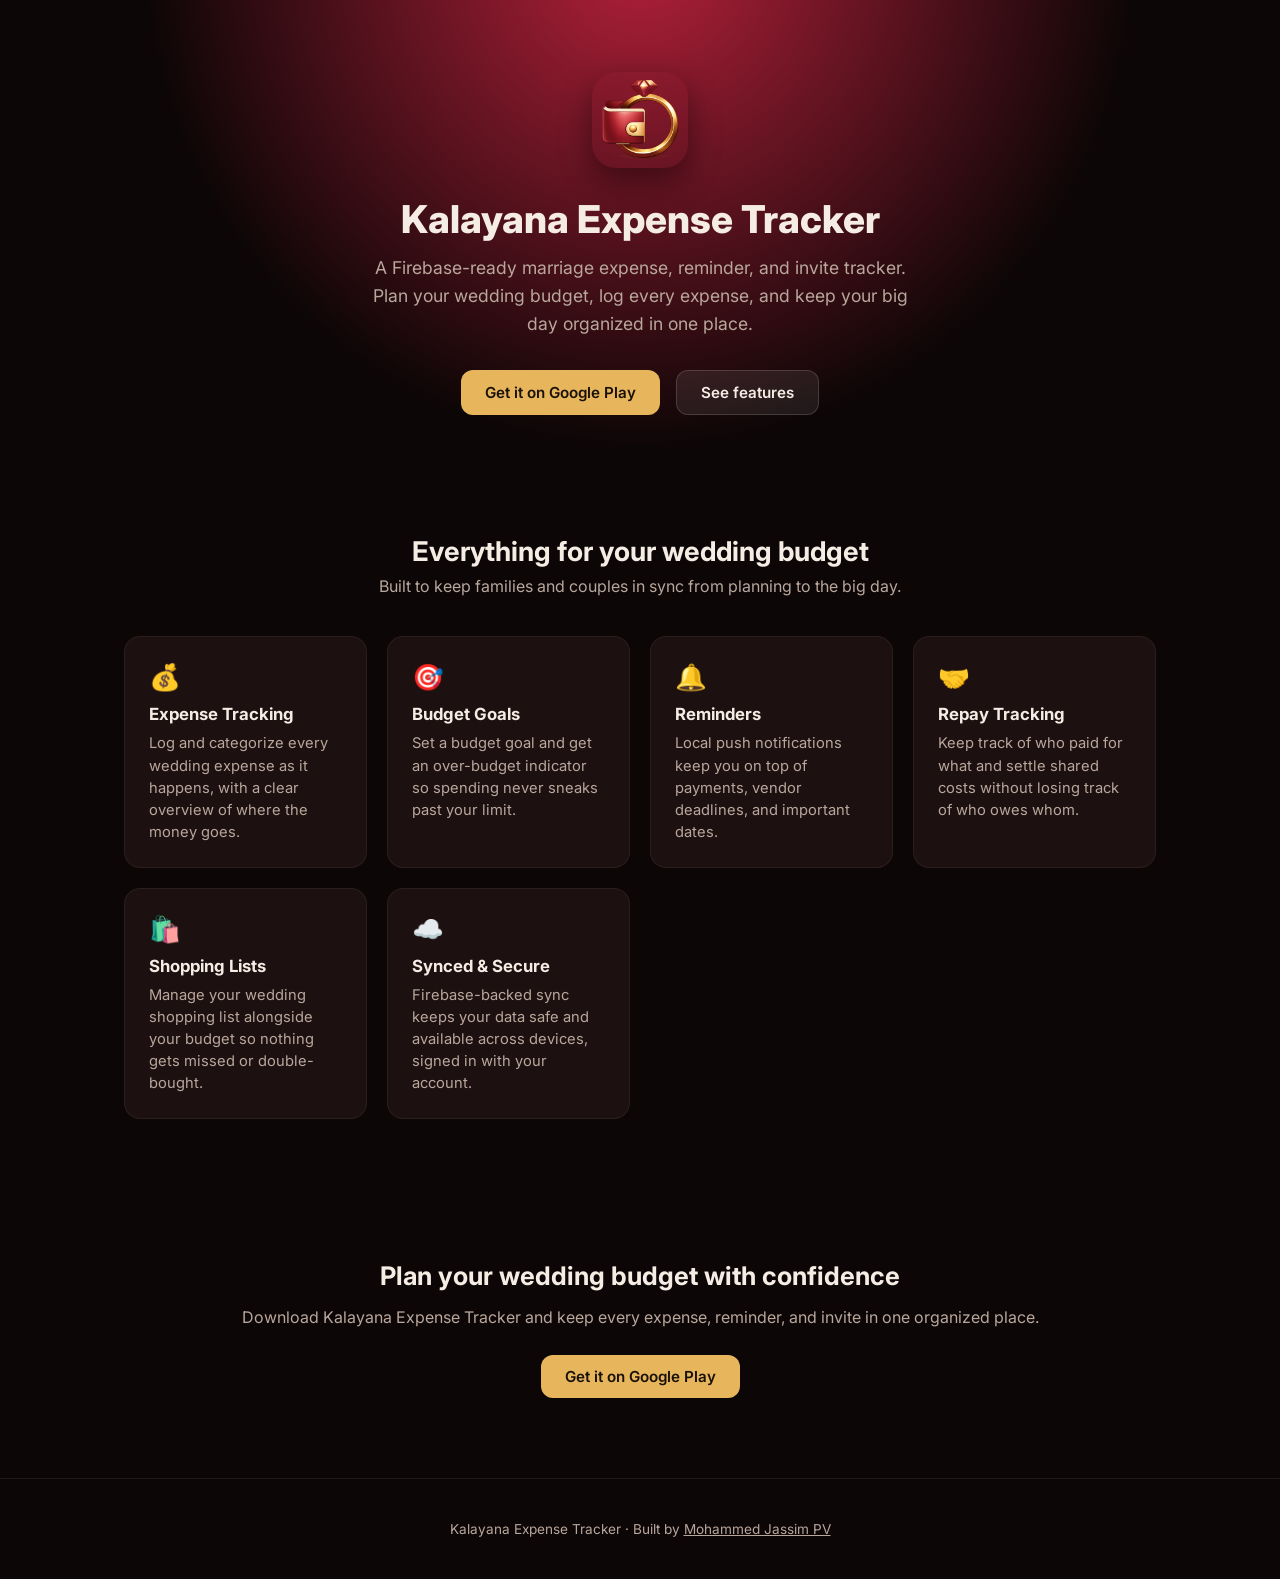
==== kalayana-expenses/index.html @ 9d84e304 "Add Kalayana Expense Tracker landing page" ====
<!DOCTYPE html>
<html lang="en">
<head>
<meta charset="utf-8">
<meta name="viewport" content="width=device-width, initial-scale=1">
<title>Kalayana Expense Tracker - Wedding Budget & Reminder App</title>
<meta name="description" content="Kalayana Expense Tracker is a Firebase-ready app to plan your wedding budget, track expenses, manage reminders, and keep your guest invites organized in one place.">
<meta property="og:title" content="Kalayana Expense Tracker">
<meta property="og:description" content="Plan your wedding budget, track every expense, and never miss a reminder with Kalayana Expense Tracker.">
<meta property="og:image" content="https://jassimpv.github.io/kalayana-expenses/images/logo.png">
<link rel="icon" href="images/logo.png">
<link href="https://fonts.googleapis.com/css2?family=Inter:wght@400;500;600;700;800&display=swap" rel="stylesheet">
<style>
  :root {
    --bg: #0c0606;
    --bg-alt: #160b0b;
    --card: #1d1010;
    --gold: #e7b65c;
    --maroon: #b3203a;
    --text: #f5ece4;
    --muted: #b9a79c;
  }
  * { box-sizing: border-box; }
  body {
    margin: 0;
    font-family: 'Inter', -apple-system, sans-serif;
    background: var(--bg);
    color: var(--text);
  }
  a { color: inherit; }
  .wrap { max-width: 1080px; margin: 0 auto; padding: 0 24px; }

  header.hero {
    background: radial-gradient(circle at 50% -10%, var(--maroon) 0%, var(--bg) 60%);
    text-align: center;
    padding: 72px 24px 64px;
  }
  .logo {
    width: 96px;
    height: 96px;
    border-radius: 24px;
    box-shadow: 0 12px 32px rgba(0,0,0,0.45);
    margin-bottom: 24px;
  }
  h1 {
    font-size: 2.4rem;
    font-weight: 800;
    margin: 0 0 12px;
  }
  .tagline {
    color: var(--muted);
    font-size: 1.1rem;
    max-width: 560px;
    margin: 0 auto 32px;
    line-height: 1.6;
  }
  .badge-row {
    display: flex;
    justify-content: center;
    gap: 16px;
    flex-wrap: wrap;
  }
  .btn {
    display: inline-flex;
    align-items: center;
    gap: 8px;
    padding: 12px 24px;
    border-radius: 12px;
    font-weight: 600;
    text-decoration: none;
    font-size: 0.95rem;
    transition: transform 0.15s ease, opacity 0.15s ease;
  }
  .btn:hover { transform: translateY(-2px); }
  .btn-primary {
    background: var(--gold);
    color: #1a1108;
  }
  .btn-secondary {
    background: rgba(255,255,255,0.08);
    color: var(--text);
    border: 1px solid rgba(255,255,255,0.15);
  }

  section.features {
    padding: 56px 24px;
  }
  .section-title {
    text-align: center;
    font-size: 1.7rem;
    font-weight: 700;
    margin-bottom: 8px;
  }
  .section-sub {
    text-align: center;
    color: var(--muted);
    margin-bottom: 40px;
  }
  .grid {
    display: grid;
    grid-template-columns: repeat(auto-fit, minmax(230px, 1fr));
    gap: 20px;
  }
  .card {
    background: var(--card);
    border: 1px solid rgba(255,255,255,0.06);
    border-radius: 16px;
    padding: 24px;
  }
  .card .icon {
    font-size: 1.6rem;
    margin-bottom: 12px;
    display: inline-block;
  }
  .card h3 {
    margin: 0 0 8px;
    font-size: 1.05rem;
  }
  .card p {
    margin: 0;
    color: var(--muted);
    font-size: 0.92rem;
    line-height: 1.5;
  }

  section.cta {
    text-align: center;
    padding: 64px 24px 80px;
  }
  section.cta h2 {
    font-size: 1.6rem;
    margin-bottom: 12px;
  }
  section.cta p {
    color: var(--muted);
    margin-bottom: 28px;
  }

  footer {
    border-top: 1px solid rgba(255,255,255,0.08);
    padding: 28px 24px;
    text-align: center;
    color: var(--muted);
    font-size: 0.85rem;
  }
  footer a { text-decoration: underline; }
</style>
</head>
<body>

<header class="hero">
  <div class="wrap">
    <img src="images/logo.png" alt="Kalayana Expense Tracker logo" class="logo">
    <h1>Kalayana Expense Tracker</h1>
    <p class="tagline">
      A Firebase-ready marriage expense, reminder, and invite tracker.
      Plan your wedding budget, log every expense, and keep your big day organized in one place.
    </p>
    <div class="badge-row">
      <a class="btn btn-primary" href="https://play.google.com/store/apps/details?id=com.fueltech.kalyana_tracker">Get it on Google Play</a>
      <a class="btn btn-secondary" href="#features">See features</a>
    </div>
  </div>
</header>

<section class="features" id="features">
  <div class="wrap">
    <div class="section-title">Everything for your wedding budget</div>
    <div class="section-sub">Built to keep families and couples in sync from planning to the big day.</div>
    <div class="grid">
      <div class="card">
        <span class="icon">💰</span>
        <h3>Expense Tracking</h3>
        <p>Log and categorize every wedding expense as it happens, with a clear overview of where the money goes.</p>
      </div>
      <div class="card">
        <span class="icon">🎯</span>
        <h3>Budget Goals</h3>
        <p>Set a budget goal and get an over-budget indicator so spending never sneaks past your limit.</p>
      </div>
      <div class="card">
        <span class="icon">🔔</span>
        <h3>Reminders</h3>
        <p>Local push notifications keep you on top of payments, vendor deadlines, and important dates.</p>
      </div>
      <div class="card">
        <span class="icon">🤝</span>
        <h3>Repay Tracking</h3>
        <p>Keep track of who paid for what and settle shared costs without losing track of who owes whom.</p>
      </div>
      <div class="card">
        <span class="icon">🛍️</span>
        <h3>Shopping Lists</h3>
        <p>Manage your wedding shopping list alongside your budget so nothing gets missed or double-bought.</p>
      </div>
      <div class="card">
        <span class="icon">☁️</span>
        <h3>Synced & Secure</h3>
        <p>Firebase-backed sync keeps your data safe and available across devices, signed in with your account.</p>
      </div>
    </div>
  </div>
</section>

<section class="cta">
  <div class="wrap">
    <h2>Plan your wedding budget with confidence</h2>
    <p>Download Kalayana Expense Tracker and keep every expense, reminder, and invite in one organized place.</p>
    <a class="btn btn-primary" href="https://play.google.com/store/apps/details?id=com.fueltech.kalyana_tracker">Get it on Google Play</a>
  </div>
</section>

<footer>
  <div class="wrap">
    <p>Kalayana Expense Tracker &middot; Built by <a href="https://jassimpv.github.io">Mohammed Jassim PV</a></p>
  </div>
</footer>

</body>
</html>
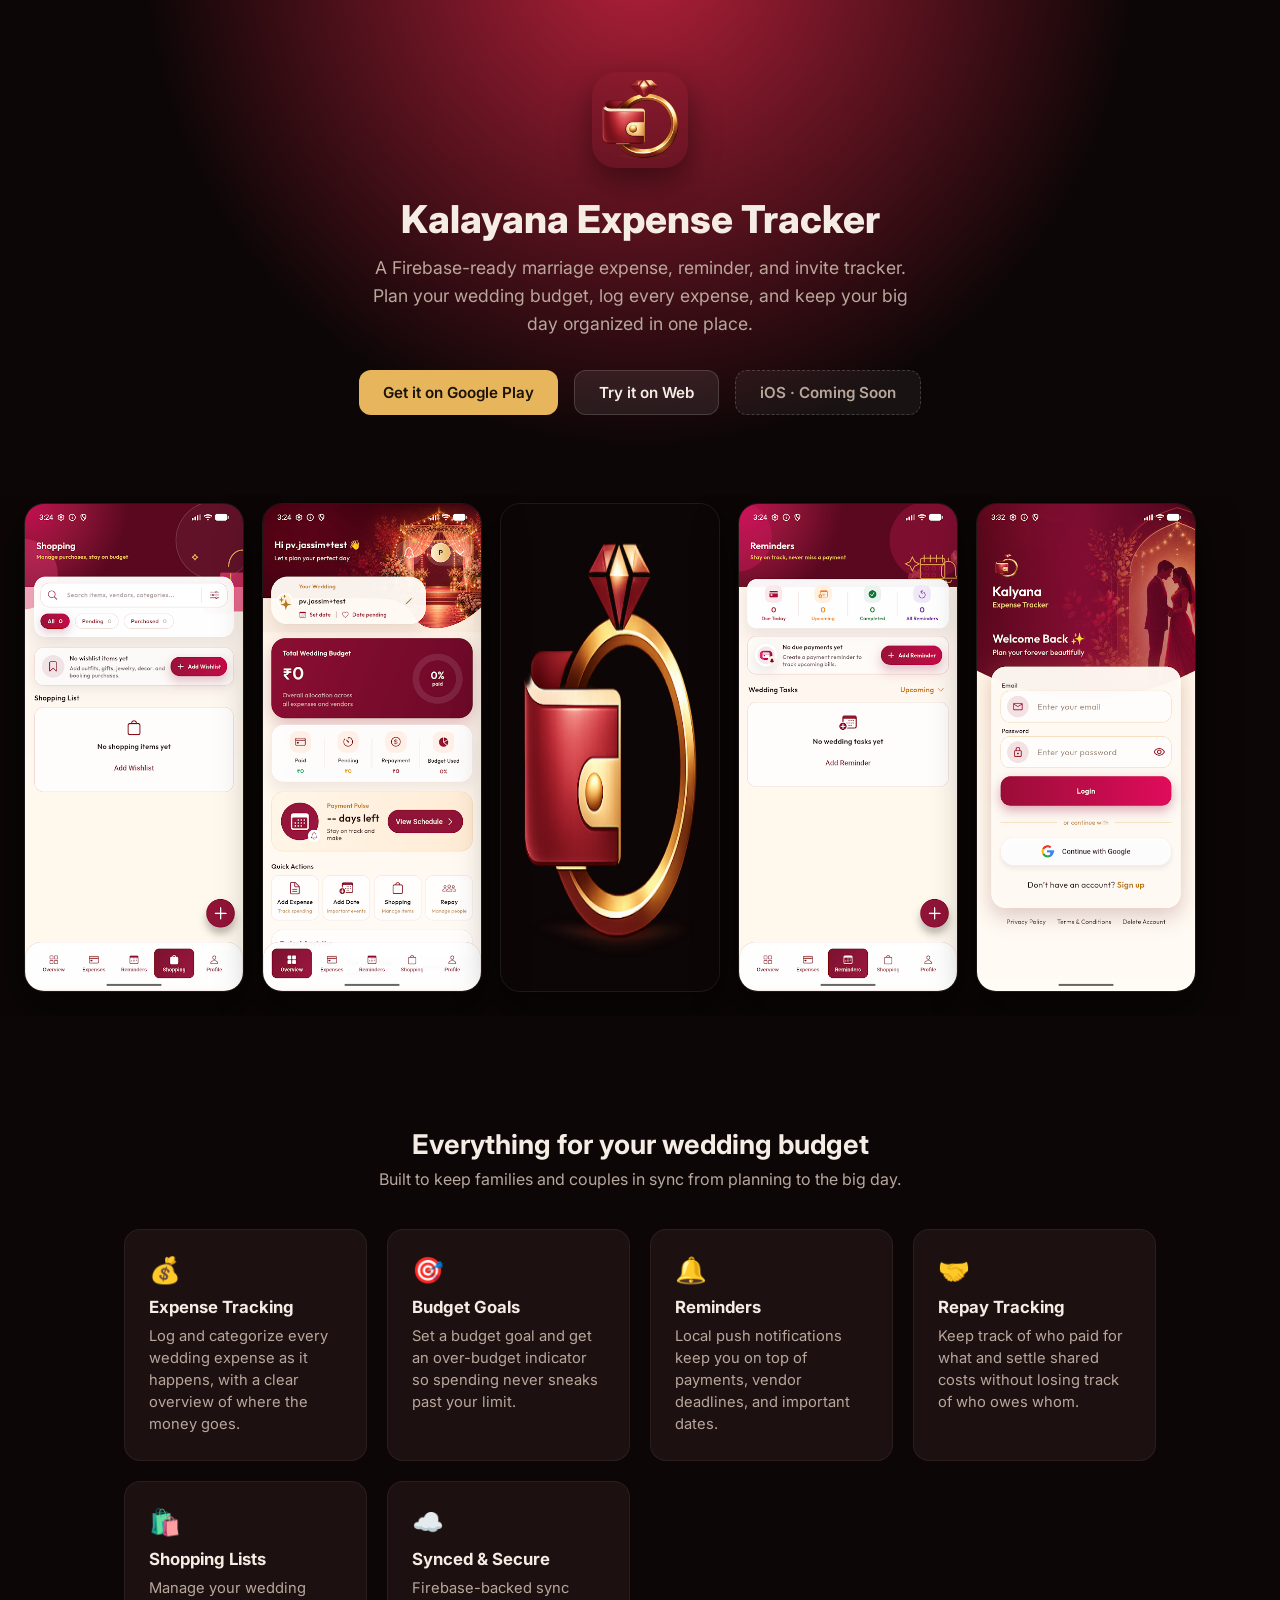
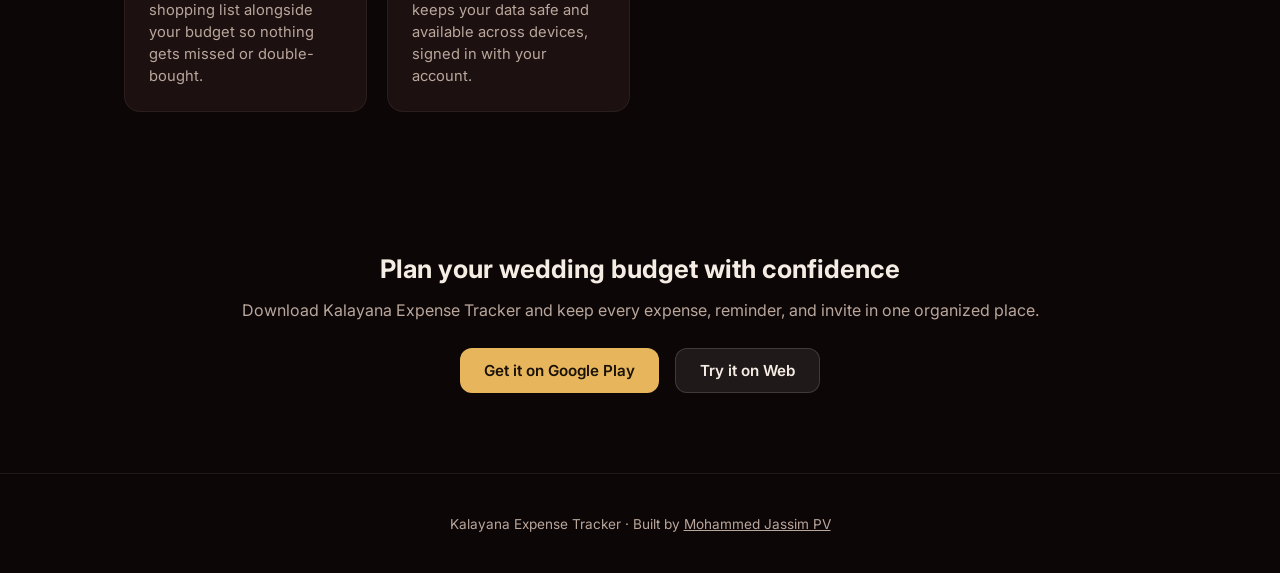
==== commit 8d26d5a5: "Add real screenshots, web/iOS links, and responsive styles to Kalayana Expenses page" ====
--- a/kalayana-expenses/index.html
+++ b/kalayana-expenses/index.html
@@ -81,6 +81,36 @@
     color: var(--text);
     border: 1px solid rgba(255,255,255,0.15);
   }
+  .btn-disabled {
+    background: rgba(255,255,255,0.05);
+    color: var(--muted);
+    border: 1px dashed rgba(255,255,255,0.18);
+    cursor: default;
+  }
+  .btn-disabled:hover { transform: none; }
+
+  section.screenshots {
+    padding: 16px 0 56px;
+  }
+  .shot-scroller {
+    display: flex;
+    gap: 18px;
+    overflow-x: auto;
+    padding: 8px 24px 24px;
+    scroll-snap-type: x mandatory;
+    -webkit-overflow-scrolling: touch;
+  }
+  .shot-scroller img {
+    flex: 0 0 auto;
+    width: 220px;
+    border-radius: 20px;
+    border: 1px solid rgba(255,255,255,0.08);
+    box-shadow: 0 16px 40px rgba(0,0,0,0.5);
+    scroll-snap-align: center;
+  }
+  @media (max-width: 600px) {
+    .shot-scroller img { width: 70vw; }
+  }
 
   section.features {
     padding: 56px 24px;
@@ -144,6 +174,14 @@
     font-size: 0.85rem;
   }
   footer a { text-decoration: underline; }
+
+  @media (max-width: 480px) {
+    header.hero { padding: 56px 16px 40px; }
+    h1 { font-size: 1.9rem; }
+    .tagline { font-size: 1rem; }
+    .btn { padding: 11px 18px; font-size: 0.9rem; }
+    section.features, section.cta { padding-left: 16px; padding-right: 16px; }
+  }
 </style>
 </head>
 <body>
@@ -158,10 +196,21 @@
     </p>
     <div class="badge-row">
       <a class="btn btn-primary" href="https://play.google.com/store/apps/details?id=com.fueltech.kalyana_tracker">Get it on Google Play</a>
-      <a class="btn btn-secondary" href="#features">See features</a>
+      <a class="btn btn-secondary" href="https://expense-tracker-20653.web.app">Try it on Web</a>
+      <span class="btn btn-disabled">iOS &middot; Coming Soon</span>
     </div>
   </div>
 </header>
+
+<section class="screenshots">
+  <div class="shot-scroller">
+    <img src="images/screenshot-login.png" alt="Kalayana Expense Tracker login screen" loading="lazy">
+    <img src="images/screenshot-overview.png" alt="Kalayana Expense Tracker wedding budget overview" loading="lazy">
+    <img src="images/screenshot-add-expense.png" alt="Kalayana Expense Tracker add expense screen" loading="lazy">
+    <img src="images/screenshot-reminders.png" alt="Kalayana Expense Tracker reminders screen" loading="lazy">
+    <img src="images/screenshot-shopping.png" alt="Kalayana Expense Tracker shopping list screen" loading="lazy">
+  </div>
+</section>
 
 <section class="features" id="features">
   <div class="wrap">
@@ -206,7 +255,10 @@
   <div class="wrap">
     <h2>Plan your wedding budget with confidence</h2>
     <p>Download Kalayana Expense Tracker and keep every expense, reminder, and invite in one organized place.</p>
-    <a class="btn btn-primary" href="https://play.google.com/store/apps/details?id=com.fueltech.kalyana_tracker">Get it on Google Play</a>
+    <div class="badge-row">
+      <a class="btn btn-primary" href="https://play.google.com/store/apps/details?id=com.fueltech.kalyana_tracker">Get it on Google Play</a>
+      <a class="btn btn-secondary" href="https://expense-tracker-20653.web.app">Try it on Web</a>
+    </div>
   </div>
 </section>
 
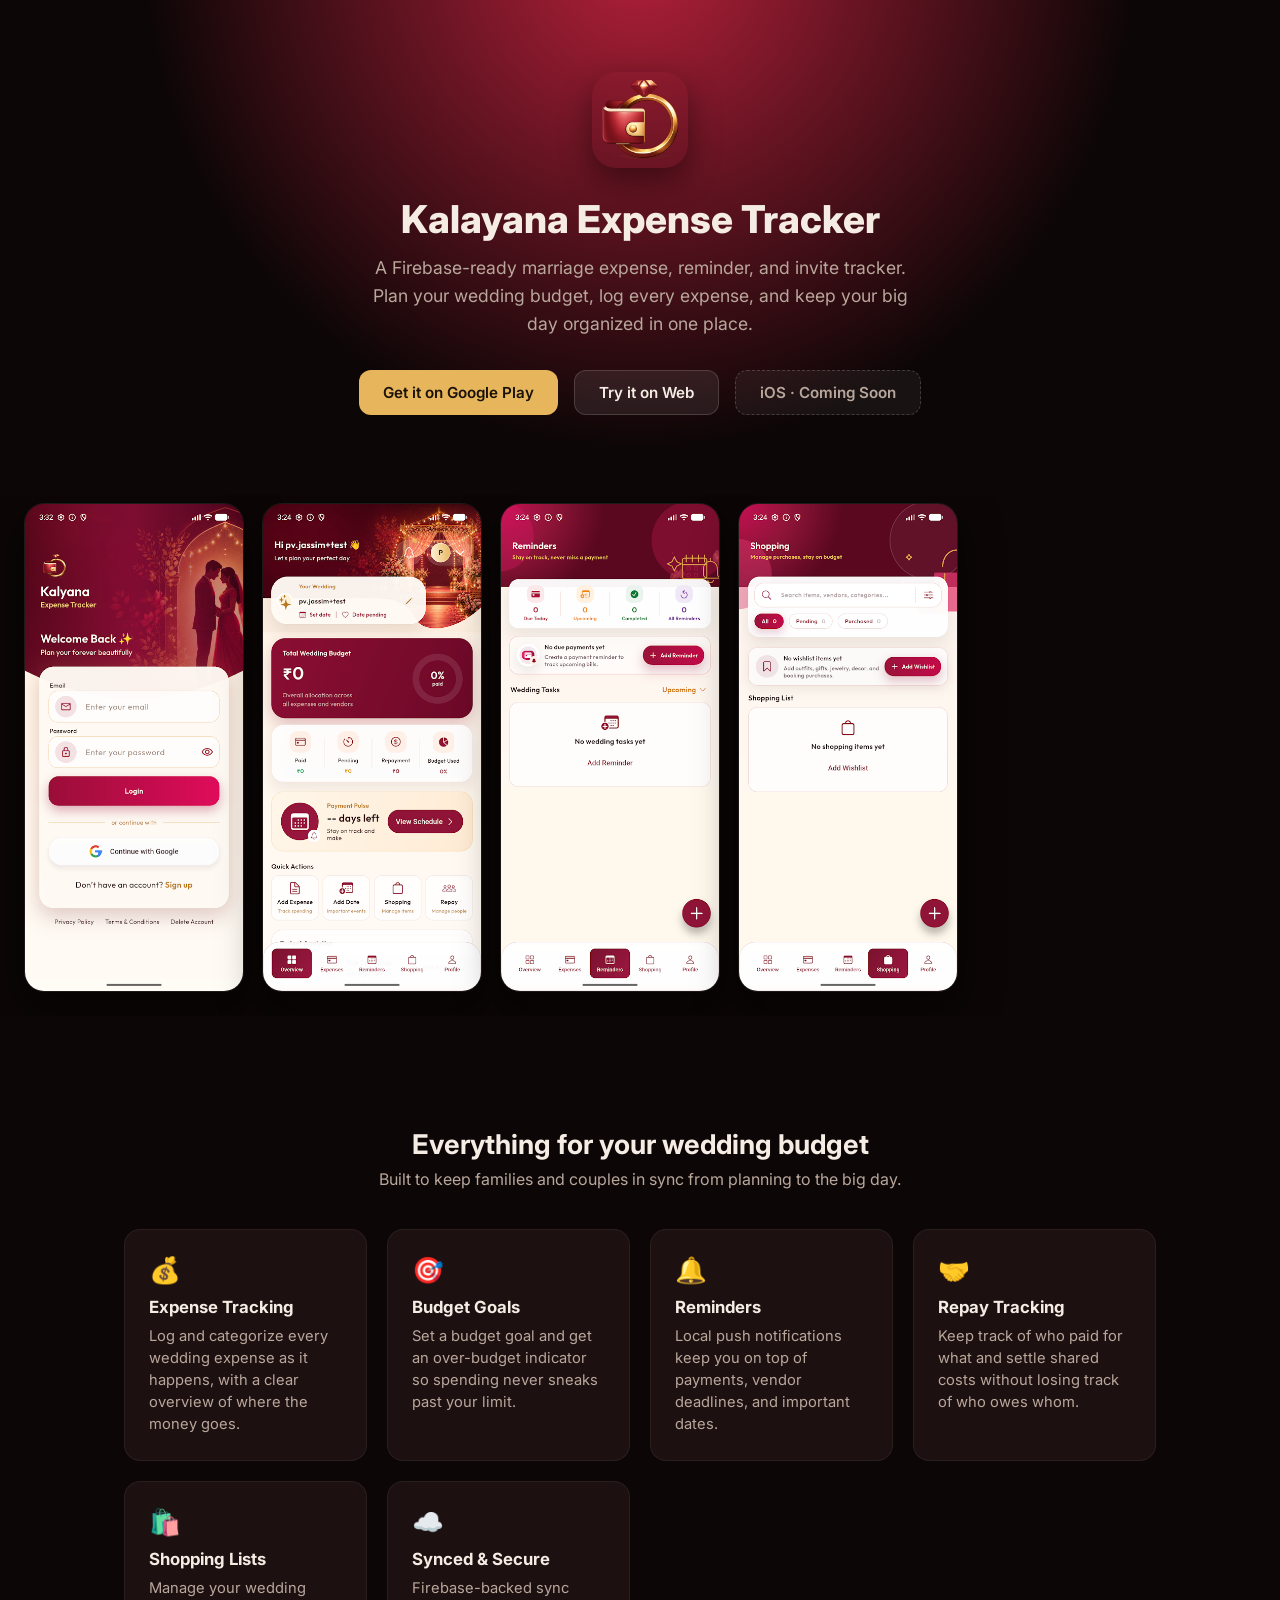
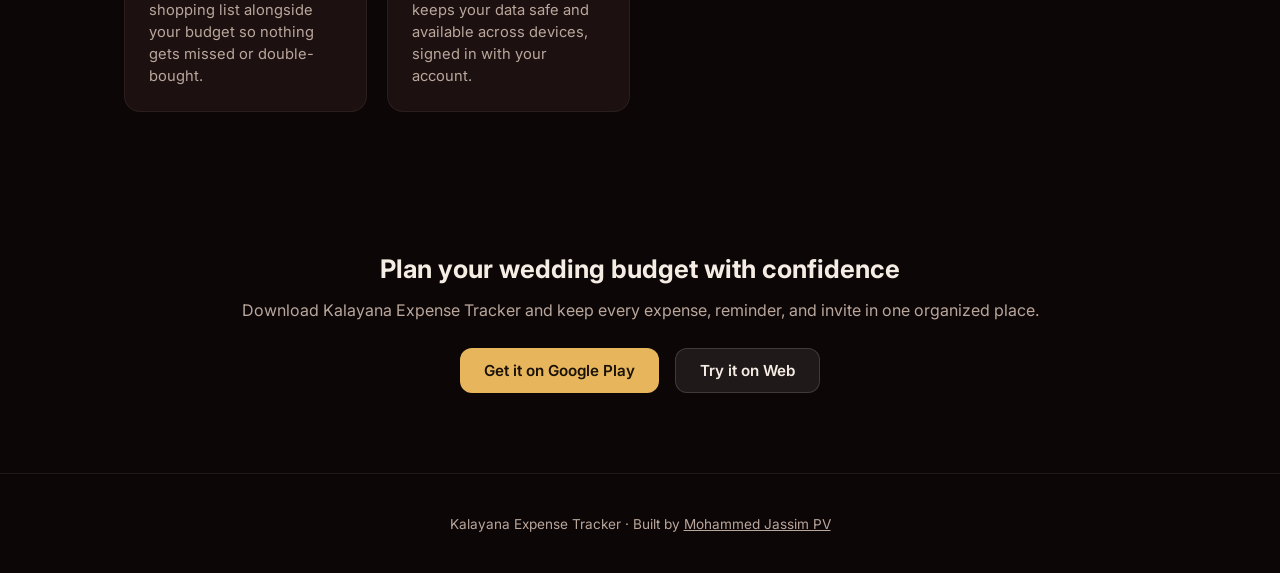
==== commit 1644710f: "docs: enhance README profile with banner, badges, and tech stack icons" ====
--- a/kalayana-expenses/index.html
+++ b/kalayana-expenses/index.html
@@ -206,7 +206,7 @@
   <div class="shot-scroller">
     <img src="images/screenshot-login.png" alt="Kalayana Expense Tracker login screen" loading="lazy">
     <img src="images/screenshot-overview.png" alt="Kalayana Expense Tracker wedding budget overview" loading="lazy">
-    <img src="images/screenshot-add-expense.png" alt="Kalayana Expense Tracker add expense screen" loading="lazy">
+    <!-- <img src="images/screenshot-add-expense.png" alt="Kalayana Expense Tracker add expense screen" loading="lazy"> -->
     <img src="images/screenshot-reminders.png" alt="Kalayana Expense Tracker reminders screen" loading="lazy">
     <img src="images/screenshot-shopping.png" alt="Kalayana Expense Tracker shopping list screen" loading="lazy">
   </div>
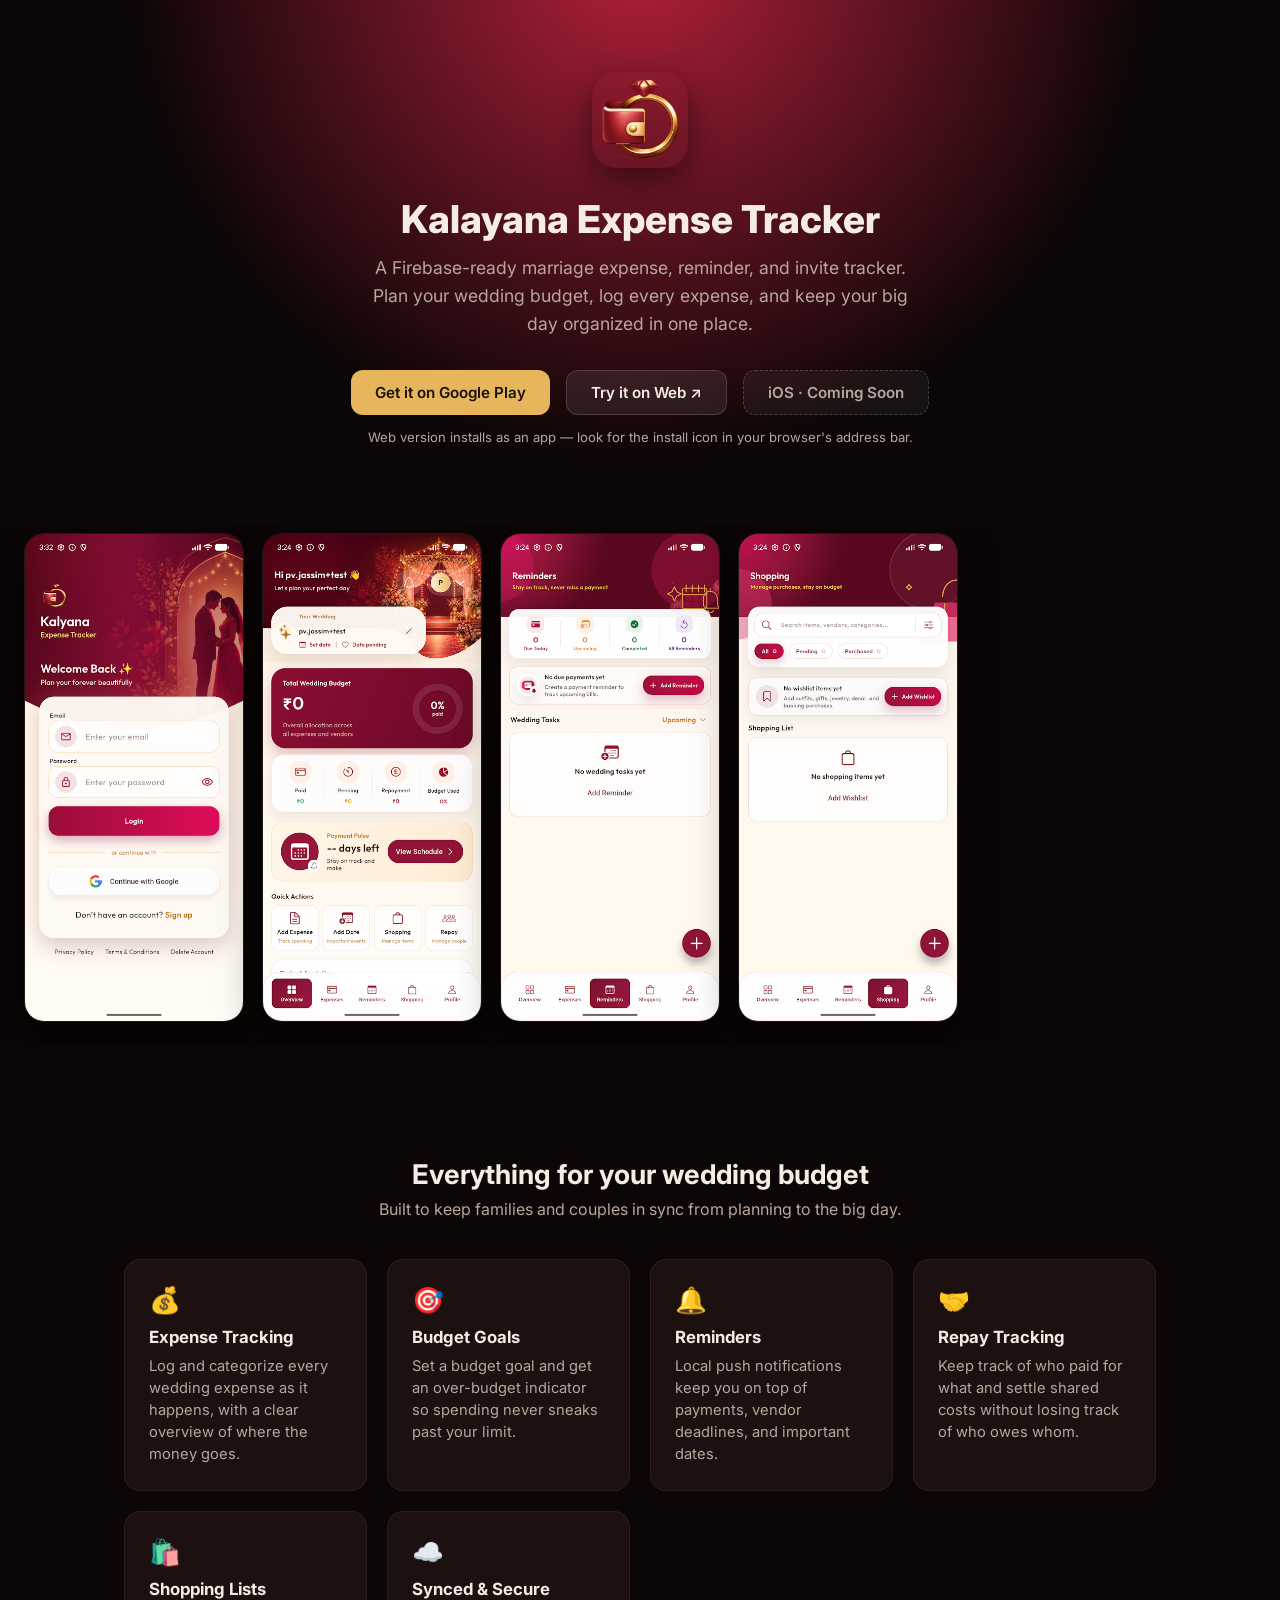
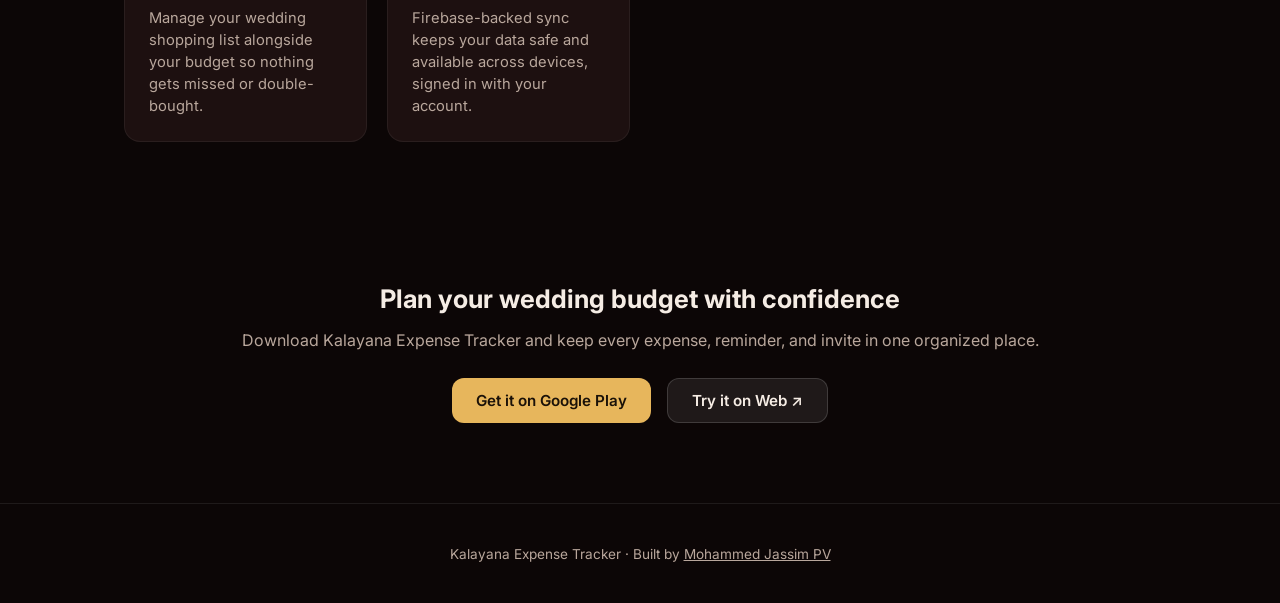
==== commit 2dc386e1: "Open web app in new tab and surface PWA install hint" ====
--- a/kalayana-expenses/index.html
+++ b/kalayana-expenses/index.html
@@ -88,6 +88,11 @@
     cursor: default;
   }
   .btn-disabled:hover { transform: none; }
+  .web-hint {
+    color: var(--muted);
+    font-size: 0.82rem;
+    margin: 14px 0 0;
+  }
 
   section.screenshots {
     padding: 16px 0 56px;
@@ -196,9 +201,10 @@
     </p>
     <div class="badge-row">
       <a class="btn btn-primary" href="https://play.google.com/store/apps/details?id=com.fueltech.kalyana_tracker">Get it on Google Play</a>
-      <a class="btn btn-secondary" href="https://expense-tracker-20653.web.app">Try it on Web</a>
+      <a class="btn btn-secondary" href="https://expense-tracker-20653.web.app" target="_blank" rel="noopener">Try it on Web ↗</a>
       <span class="btn btn-disabled">iOS &middot; Coming Soon</span>
     </div>
+    <p class="web-hint">Web version installs as an app &mdash; look for the install icon in your browser's address bar.</p>
   </div>
 </header>
 
@@ -257,7 +263,7 @@
     <p>Download Kalayana Expense Tracker and keep every expense, reminder, and invite in one organized place.</p>
     <div class="badge-row">
       <a class="btn btn-primary" href="https://play.google.com/store/apps/details?id=com.fueltech.kalyana_tracker">Get it on Google Play</a>
-      <a class="btn btn-secondary" href="https://expense-tracker-20653.web.app">Try it on Web</a>
+      <a class="btn btn-secondary" href="https://expense-tracker-20653.web.app" target="_blank" rel="noopener">Try it on Web ↗</a>
     </div>
   </div>
 </section>
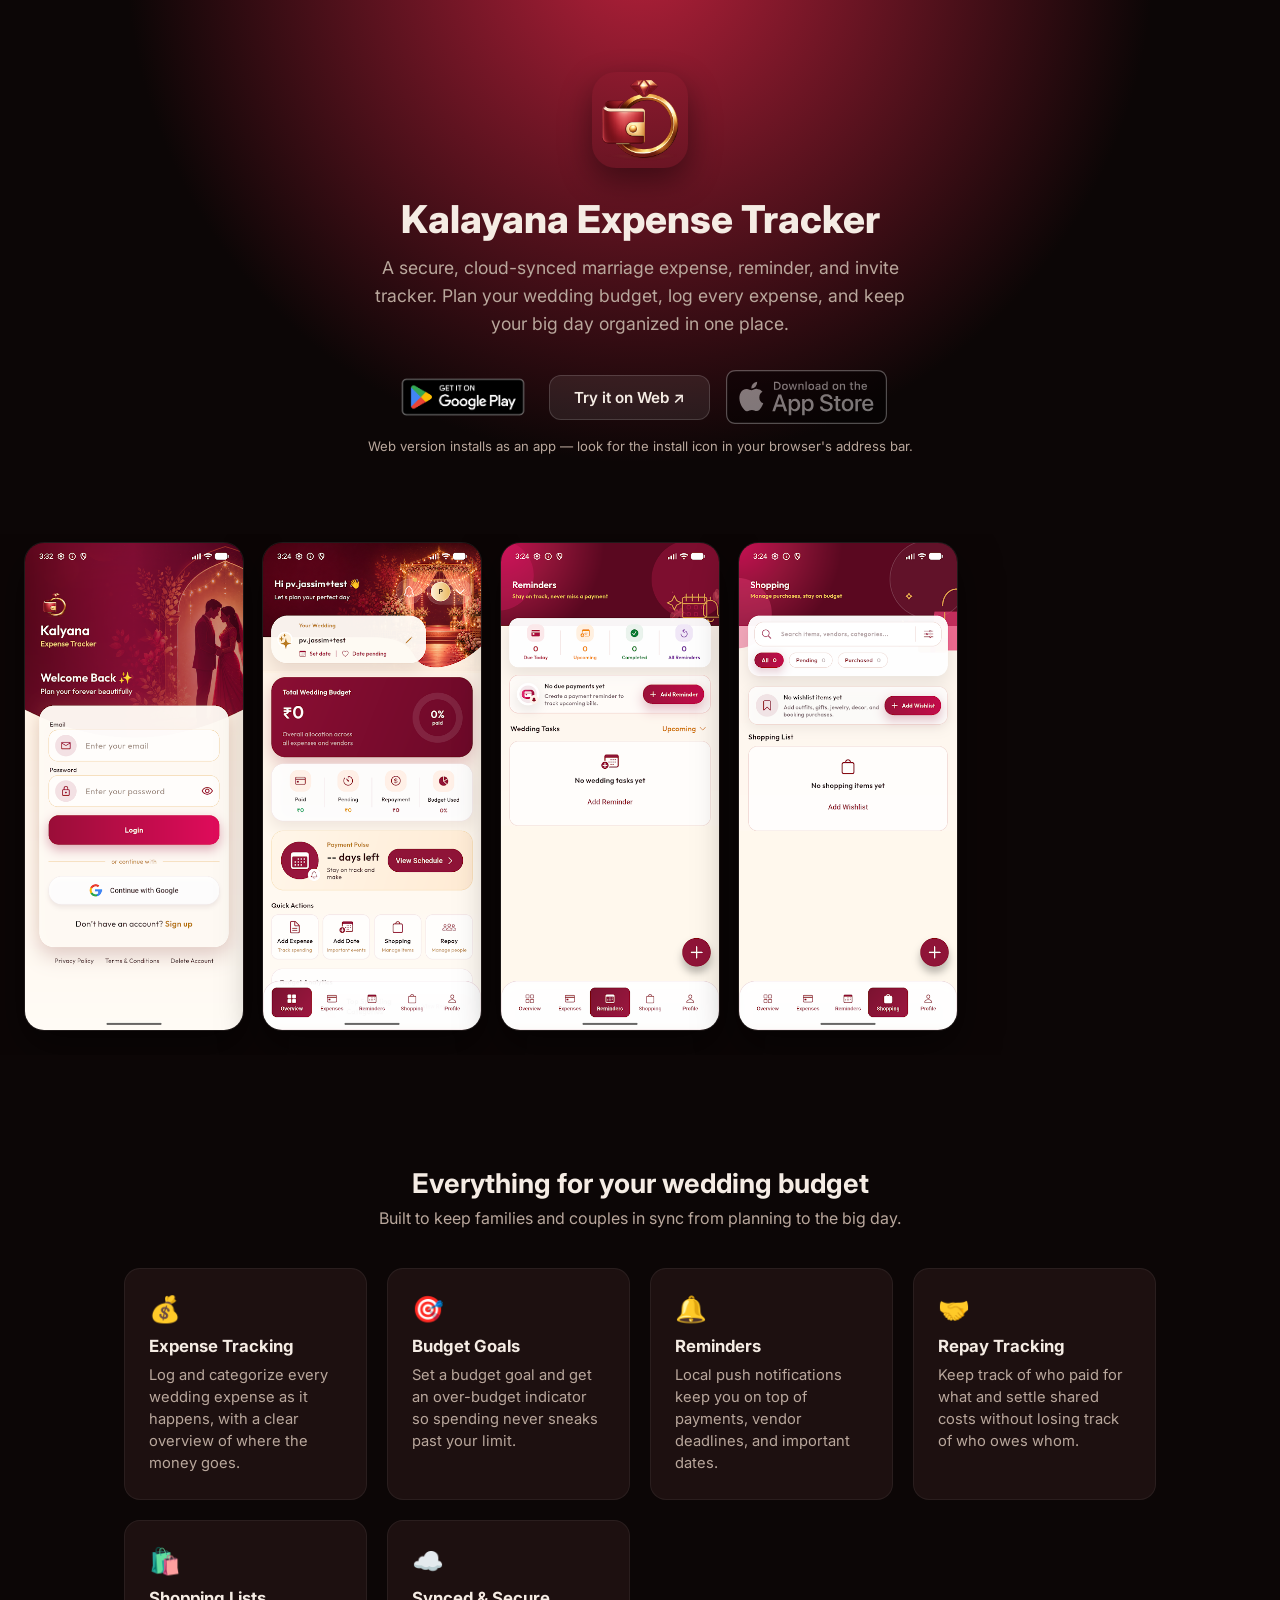
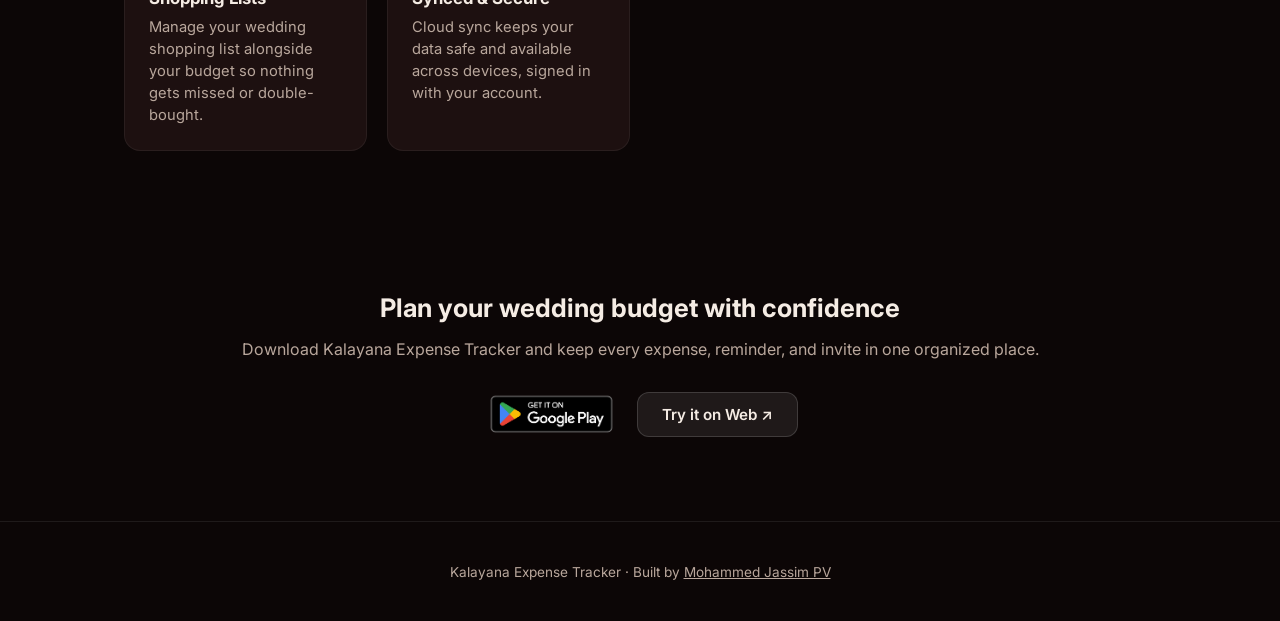
==== commit a86c53ac: "feat(landing): replace text badges with store badge images" ====
--- a/kalayana-expenses/index.html
+++ b/kalayana-expenses/index.html
@@ -4,7 +4,7 @@
 <meta charset="utf-8">
 <meta name="viewport" content="width=device-width, initial-scale=1">
 <title>Kalayana Expense Tracker - Wedding Budget & Reminder App</title>
-<meta name="description" content="Kalayana Expense Tracker is a Firebase-ready app to plan your wedding budget, track expenses, manage reminders, and keep your guest invites organized in one place.">
+<meta name="description" content="Kalayana Expense Tracker is a cloud-synced app to plan your wedding budget, track expenses, manage reminders, and keep your guest invites organized in one place.">
 <meta property="og:title" content="Kalayana Expense Tracker">
 <meta property="og:description" content="Plan your wedding budget, track every expense, and never miss a reminder with Kalayana Expense Tracker.">
 <meta property="og:image" content="https://jassimpv.github.io/kalayana-expenses/images/logo.png">
@@ -57,8 +57,22 @@
   .badge-row {
     display: flex;
     justify-content: center;
+    align-items: center;
     gap: 16px;
     flex-wrap: wrap;
+  }
+  .store-badge {
+    display: inline-flex;
+    align-items: center;
+    height: 54px;
+    transition: transform 0.15s ease, opacity 0.15s ease;
+  }
+  .store-badge img { height: 100%; }
+  .store-badge:hover { transform: translateY(-2px); }
+  .store-badge.disabled {
+    opacity: 0.45;
+    cursor: default;
+    pointer-events: none;
   }
   .btn {
     display: inline-flex;
@@ -72,22 +86,11 @@
     transition: transform 0.15s ease, opacity 0.15s ease;
   }
   .btn:hover { transform: translateY(-2px); }
-  .btn-primary {
-    background: var(--gold);
-    color: #1a1108;
-  }
   .btn-secondary {
     background: rgba(255,255,255,0.08);
     color: var(--text);
     border: 1px solid rgba(255,255,255,0.15);
   }
-  .btn-disabled {
-    background: rgba(255,255,255,0.05);
-    color: var(--muted);
-    border: 1px dashed rgba(255,255,255,0.18);
-    cursor: default;
-  }
-  .btn-disabled:hover { transform: none; }
   .web-hint {
     color: var(--muted);
     font-size: 0.82rem;
@@ -196,13 +199,17 @@
     <img src="images/logo.png" alt="Kalayana Expense Tracker logo" class="logo">
     <h1>Kalayana Expense Tracker</h1>
     <p class="tagline">
-      A Firebase-ready marriage expense, reminder, and invite tracker.
+      A secure, cloud-synced marriage expense, reminder, and invite tracker.
       Plan your wedding budget, log every expense, and keep your big day organized in one place.
     </p>
     <div class="badge-row">
-      <a class="btn btn-primary" href="https://play.google.com/store/apps/details?id=com.fueltech.kalyana_tracker">Get it on Google Play</a>
+      <a class="store-badge" href="https://play.google.com/store/apps/details?id=com.fueltech.kalyana_tracker">
+        <img src="images/google-play-badge.png" alt="Get it on Google Play">
+      </a>
       <a class="btn btn-secondary" href="https://expense-tracker-20653.web.app" target="_blank" rel="noopener">Try it on Web ↗</a>
-      <span class="btn btn-disabled">iOS &middot; Coming Soon</span>
+      <span class="store-badge disabled" title="iOS · Coming Soon">
+        <img src="images/app-store-badge.svg" alt="Download on the App Store (coming soon)">
+      </span>
     </div>
     <p class="web-hint">Web version installs as an app &mdash; look for the install icon in your browser's address bar.</p>
   </div>
@@ -251,7 +258,7 @@
       <div class="card">
         <span class="icon">☁️</span>
         <h3>Synced & Secure</h3>
-        <p>Firebase-backed sync keeps your data safe and available across devices, signed in with your account.</p>
+        <p>Cloud sync keeps your data safe and available across devices, signed in with your account.</p>
       </div>
     </div>
   </div>
@@ -262,7 +269,9 @@
     <h2>Plan your wedding budget with confidence</h2>
     <p>Download Kalayana Expense Tracker and keep every expense, reminder, and invite in one organized place.</p>
     <div class="badge-row">
-      <a class="btn btn-primary" href="https://play.google.com/store/apps/details?id=com.fueltech.kalyana_tracker">Get it on Google Play</a>
+      <a class="store-badge" href="https://play.google.com/store/apps/details?id=com.fueltech.kalyana_tracker">
+        <img src="images/google-play-badge.png" alt="Get it on Google Play">
+      </a>
       <a class="btn btn-secondary" href="https://expense-tracker-20653.web.app" target="_blank" rel="noopener">Try it on Web ↗</a>
     </div>
   </div>
